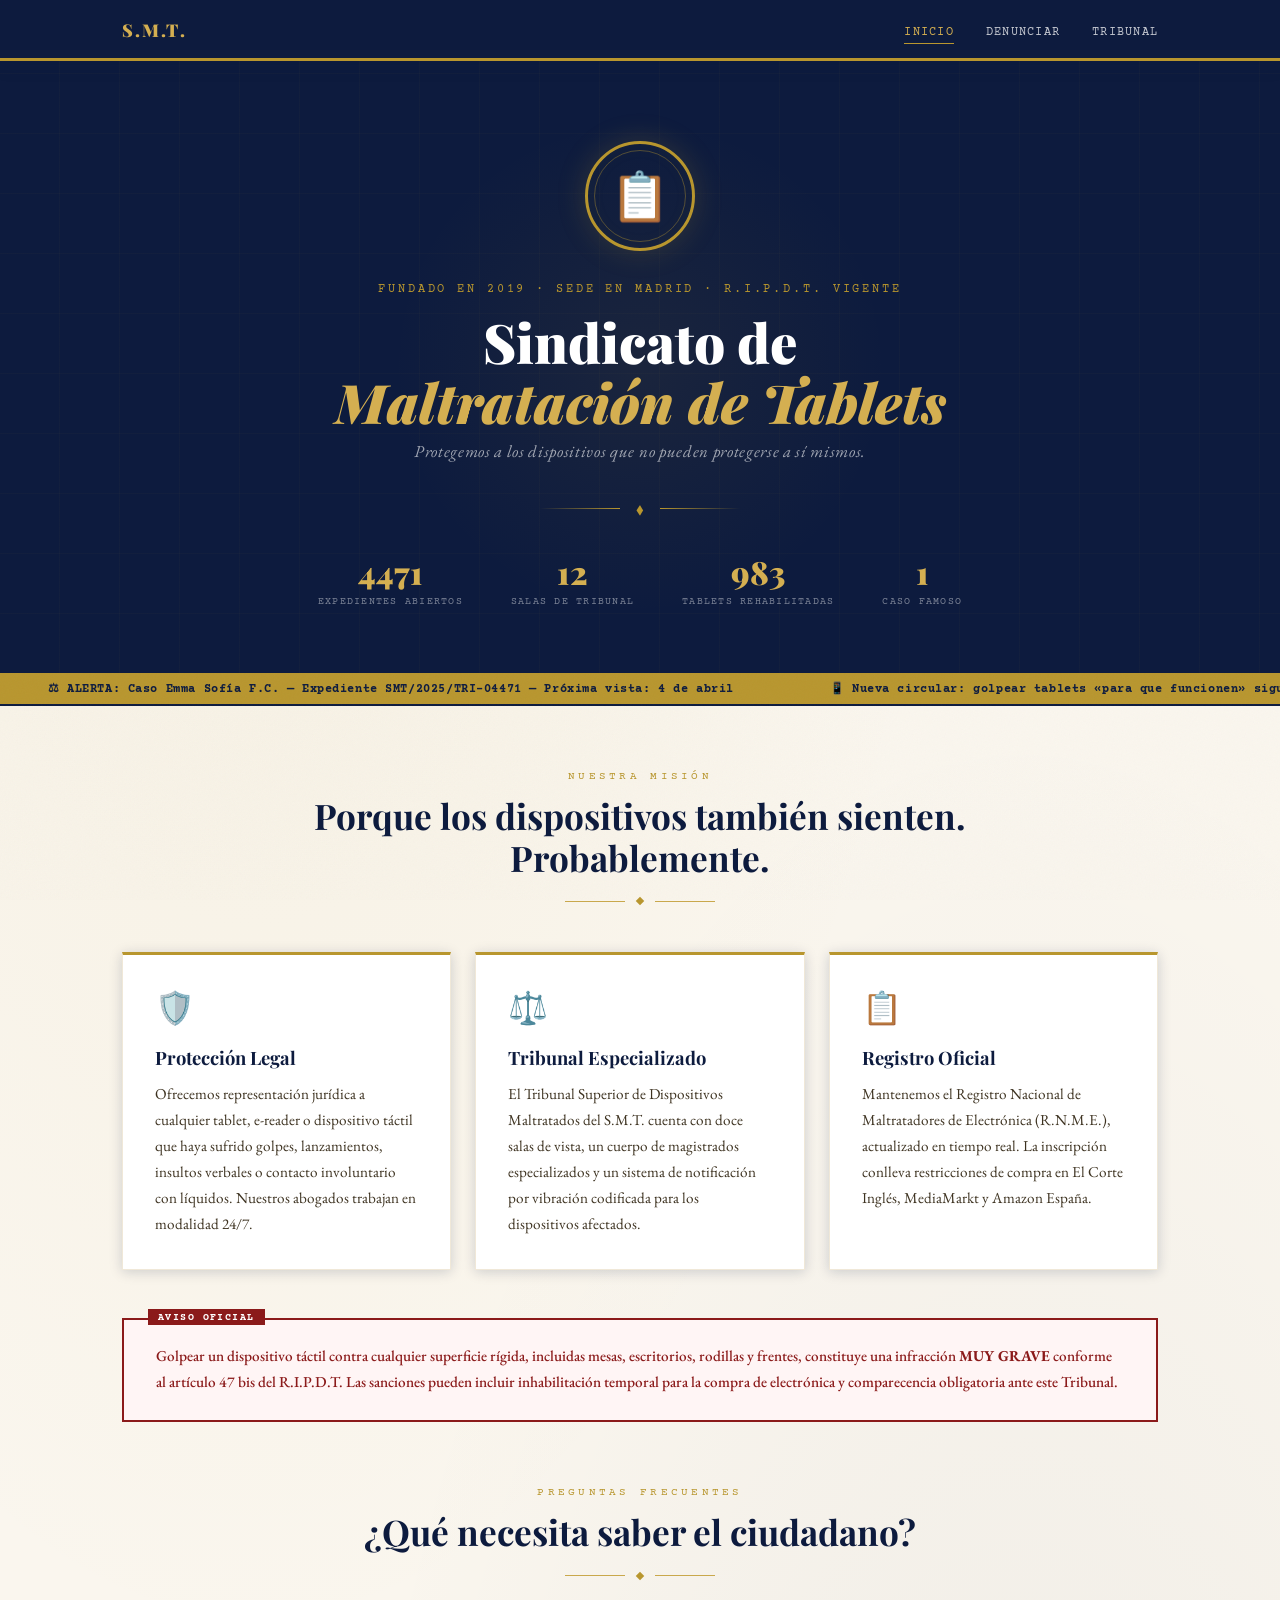
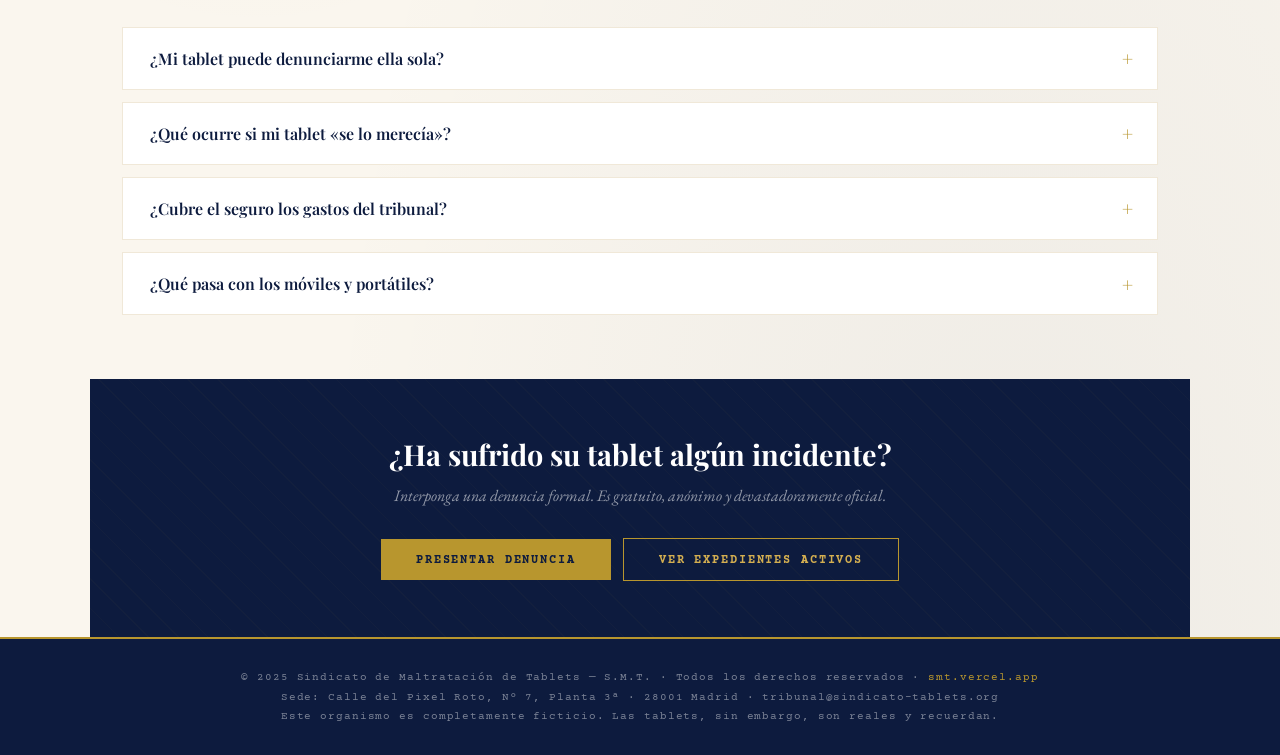
==== index.html @ b0e3c898 "first" ====
<!DOCTYPE html>
<html lang="es">
<head>
    <meta charset="UTF-8">
    <meta name="viewport" content="width=device-width, initial-scale=1.0">
    <title>S.M.T. — Sindicato de Maltratación de Tablets</title>
    <link rel="stylesheet" href="styles.css">
</head>
<body>

<nav>
    <div class="nav-inner">
        <a class="nav-logo" href="index.html">S.M.T.</a>
        <ul class="nav-links">
            <li><a href="index.html">Inicio</a></li>
            <li><a href="denuncia.html">Denunciar</a></li>
            <li><a href="tribunal.html">Tribunal</a></li>
        </ul>
    </div>
</nav>

<section class="hero">
    <div class="hero-content">
        <div class="hero-seal">📋</div>
        <p class="hero-eyebrow">Fundado en 2019 · Sede en Madrid · R.I.P.D.T. Vigente</p>
        <h1>Sindicato de<br><em>Maltratación de Tablets</em></h1>
        <p class="hero-subtitle">Protegemos a los dispositivos que no pueden protegerse a sí mismos.</p>
        <div class="hero-divider">
            <span></span><i>◆</i><span></span>
        </div>
        <div class="hero-stats">
            <div class="stat">
                <span class="stat-number" data-target="4471">0</span>
                <span class="stat-label">Expedientes abiertos</span>
            </div>
            <div class="stat">
                <span class="stat-number" data-target="12">0</span>
                <span class="stat-label">Salas de tribunal</span>
            </div>
            <div class="stat">
                <span class="stat-number" data-target="983">0</span>
                <span class="stat-label">Tablets rehabilitadas</span>
            </div>
            <div class="stat">
                <span class="stat-number" data-target="1">0</span>
                <span class="stat-label">Caso famoso</span>
            </div>
        </div>
    </div>
</section>

<div class="ticker">
    <div class="ticker-inner">
        <span>⚖ ALERTA: Caso Emma Sofía F.C. — Expediente SMT/2025/TRI-04471 — Próxima vista: 4 de abril</span>
        <span>📱 Nueva circular: golpear tablets «para que funcionen» sigue siendo una infracción MUY GRAVE</span>
        <span>⚠ Recordatorio: el modo avión NO exime a la tablet de derechos sindicales</span>
        <span>📋 Nuevo reglamento R.I.P.D.T. rev. 2025 disponible en smt.vercel.app</span>
        <span>⚖ ALERTA: Caso Emma Sofía F.C. — Expediente SMT/2025/TRI-04471 — Próxima vista: 4 de abril</span>
        <span>📱 Nueva circular: golpear tablets «para que funcionen» sigue siendo una infracción MUY GRAVE</span>
        <span>⚠ Recordatorio: el modo avión NO exime a la tablet de derechos sindicales</span>
        <span>📋 Nuevo reglamento R.I.P.D.T. rev. 2025 disponible en smt.vercel.app</span>
    </div>
</div>

<main>

    <section class="mb-3">
        <div class="section-header fade-in">
            <span class="section-eyebrow">Nuestra misión</span>
            <h2>Porque los dispositivos también sienten.<br>Probablemente.</h2>
            <div class="section-rule"><span></span></div>
        </div>

        <div class="cards-grid">
            <div class="card fade-in">
                <span class="card-icon">🛡️</span>
                <h3>Protección Legal</h3>
                <p>Ofrecemos representación jurídica a cualquier tablet, e-reader o dispositivo táctil que haya sufrido golpes, lanzamientos, insultos verbales o contacto involuntario con líquidos. Nuestros abogados trabajan en modalidad 24/7.</p>
            </div>
            <div class="card fade-in">
                <span class="card-icon">⚖️</span>
                <h3>Tribunal Especializado</h3>
                <p>El Tribunal Superior de Dispositivos Maltratados del S.M.T. cuenta con doce salas de vista, un cuerpo de magistrados especializados y un sistema de notificación por vibración codificada para los dispositivos afectados.</p>
            </div>
            <div class="card fade-in">
                <span class="card-icon">📋</span>
                <h3>Registro Oficial</h3>
                <p>Mantenemos el Registro Nacional de Maltratadores de Electrónica (R.N.M.E.), actualizado en tiempo real. La inscripción conlleva restricciones de compra en El Corte Inglés, MediaMarkt y Amazon España.</p>
            </div>
        </div>
    </section>

    <div class="alert fade-in">
        <p>Golpear un dispositivo táctil contra cualquier superficie rígida, incluidas mesas, escritorios, rodillas y frentes, constituye una infracción <strong>MUY GRAVE</strong> conforme al artículo 47 bis del R.I.P.D.T. Las sanciones pueden incluir inhabilitación temporal para la compra de electrónica y comparecencia obligatoria ante este Tribunal.</p>
    </div>

    <section class="mt-4">
        <div class="section-header fade-in">
            <span class="section-eyebrow">Preguntas frecuentes</span>
            <h2>¿Qué necesita saber el ciudadano?</h2>
            <div class="section-rule"><span></span></div>
        </div>

        <div class="fade-in">
            <div class="accordion">
                <div class="accordion-header">¿Mi tablet puede denunciarme ella sola? <i class="accordion-icon">+</i></div>
                <div class="accordion-body">Sí. A través del sistema de vibración codificada S.O.S. (Señales Onomatopéyicas Sindicales), cualquier dispositivo puede remitir una queja formal al S.M.T. sin intervención humana. Dicho sistema se activa tras tres impactos consecutivos contra superficie dura o un grito a menos de 30 centímetros de la pantalla.</div>
            </div>
            <div class="accordion">
                <div class="accordion-header">¿Qué ocurre si mi tablet «se lo merecía»? <i class="accordion-icon">+</i></div>
                <div class="accordion-body">La jurisprudencia del S.M.T. no reconoce la provocación como atenuante en ninguno de sus grados. Que la tablet «se congelara en el peor momento» o «se actualizara sola a las 3 AM» no constituye causa justificada de violencia percusiva. Puede alegar circunstancias atenuantes ante el Tribunal, pero sepa que el éxito histórico de dicha estrategia es del 0 %.</div>
            </div>
            <div class="accordion">
                <div class="accordion-header">¿Cubre el seguro los gastos del tribunal? <i class="accordion-icon">+</i></div>
                <div class="accordion-body">El S.M.T. no tiene convenio con ninguna aseguradora. Los gastos de tramitación corren a cargo del denunciado. Sin embargo, si usted es la tablet víctima y dispone de cobertura a todo riesgo, puede solicitar que su aseguradora litige en su nombre, siempre que la póliza incluya la cláusula opcional «Defensa Sindical de Electrónica» (habitualmente en la letra pequeña del folio 47).</div>
            </div>
            <div class="accordion">
                <div class="accordion-header">¿Qué pasa con los móviles y portátiles? <i class="accordion-icon">+</i></div>
                <div class="accordion-body">El S.M.T. tiene jurisdicción exclusiva sobre dispositivos táctiles con pantalla de entre 7 y 13 pulgadas. Los smartphones están bajo la tutela del hermano sindicato S.M.M. (Sindicato de Maltratación de Móviles), y los portátiles dependen de la S.M.O. (Sindicato de Maltratación de Ordenadores). Existe un protocolo de derivación entre organismos para casos mixtos, que tarda de media dieciséis meses.</div>
            </div>
        </div>
    </section>

    <section class="cta-section fade-in">
        <h2>¿Ha sufrido su tablet algún incidente?</h2>
        <p>Interponga una denuncia formal. Es gratuito, anónimo y devastadoramente oficial.</p>
        <a href="denuncia.html" class="btn btn-gold">Presentar denuncia</a>
        &nbsp;&nbsp;
        <a href="tribunal.html" class="btn btn-outline">Ver expedientes activos</a>
    </section>

</main>

<footer>
    <p>© 2025 Sindicato de Maltratación de Tablets — S.M.T. · Todos los derechos reservados · <a href="https://smt.vercel.app">smt.vercel.app</a></p>
    <p>Sede: Calle del Pixel Roto, Nº 7, Planta 3ª · 28001 Madrid · tribunal@sindicato-tablets.org</p>
    <p>Este organismo es completamente ficticio. Las tablets, sin embargo, son reales y recuerdan.</p>
</footer>

<script src="script.js"></script>
</body>
</html>
---- styles.css ----
@import url('https://fonts.googleapis.com/css2?family=Playfair+Display:ital,wght@0,400;0,700;0,900;1,400&family=EB+Garamond:ital,wght@0,400;0,500;0,600;1,400&family=Courier+Prime:wght@400;700&display=swap');

:root {
    --navy: #0d1b3e;
    --navy-mid: #1a2f5e;
    --navy-light: #2a4a8a;
    --gold: #b8962e;
    --gold-light: #d4af51;
    --gold-pale: #f5e9c4;
    --cream: #faf6ee;
    --cream-dark: #f0e8d8;
    --red: #8b1a1a;
    --text-dark: #1a1208;
    --text-mid: #3d3220;
    --border: #c9a84c;
    --shadow: rgba(13, 27, 62, 0.18);
}

*, *::before, *::after { box-sizing: border-box; margin: 0; padding: 0; }

html { scroll-behavior: smooth; }

body {
    font-family: 'EB Garamond', Georgia, serif;
    background-color: var(--cream);
    color: var(--text-dark);
    min-height: 100vh;
    background-image:
        radial-gradient(ellipse at 20% 0%, rgba(184,150,46,0.07) 0%, transparent 50%),
        radial-gradient(ellipse at 80% 100%, rgba(13,27,62,0.05) 0%, transparent 50%);
}

/* ── NOISE TEXTURE OVERLAY ── */
body::before {
    content: '';
    position: fixed;
    inset: 0;
    background-image: url("data:image/svg+xml,%3Csvg xmlns='http://www.w3.org/2000/svg' width='300' height='300'%3E%3Cfilter id='n'%3E%3CfeTurbulence type='fractalNoise' baseFrequency='0.75' numOctaves='4' stitchTiles='stitch'/%3E%3C/filter%3E%3Crect width='300' height='300' filter='url(%23n)' opacity='0.03'/%3E%3C/svg%3E");
    pointer-events: none;
    z-index: 0;
}

/* ── NAV ── */
nav {
    background: var(--navy);
    border-bottom: 3px solid var(--gold);
    position: sticky;
    top: 0;
    z-index: 100;
    box-shadow: 0 2px 20px var(--shadow);
}

.nav-inner {
    max-width: 1100px;
    margin: 0 auto;
    display: flex;
    align-items: center;
    justify-content: space-between;
    padding: 0 2rem;
    height: 58px;
}

.nav-logo {
    font-family: 'Playfair Display', serif;
    font-weight: 900;
    font-size: 1.1rem;
    color: var(--gold-light);
    letter-spacing: 0.12em;
    text-decoration: none;
    text-transform: uppercase;
}

.nav-links {
    display: flex;
    gap: 2rem;
    list-style: none;
}

.nav-links a {
    font-family: 'Courier Prime', monospace;
    font-size: 0.78rem;
    color: rgba(255,255,255,0.75);
    text-decoration: none;
    text-transform: uppercase;
    letter-spacing: 0.1em;
    transition: color 0.2s;
    padding: 4px 0;
    border-bottom: 1px solid transparent;
}

.nav-links a:hover,
.nav-links a.active {
    color: var(--gold-light);
    border-bottom-color: var(--gold);
}

/* ── HERO ── */
.hero {
    position: relative;
    background: var(--navy);
    overflow: hidden;
    padding: 5rem 2rem 4rem;
    text-align: center;
}

.hero::before {
    content: '';
    position: absolute;
    inset: 0;
    background:
        repeating-linear-gradient(0deg, transparent, transparent 59px, rgba(184,150,46,0.06) 60px),
        repeating-linear-gradient(90deg, transparent, transparent 59px, rgba(184,150,46,0.06) 60px);
}

.hero::after {
    content: '';
    position: absolute;
    top: 50%;
    left: 50%;
    transform: translate(-50%, -50%);
    width: 500px;
    height: 500px;
    border-radius: 50%;
    background: radial-gradient(circle, rgba(184,150,46,0.08) 0%, transparent 70%);
    pointer-events: none;
}

.hero-content {
    position: relative;
    z-index: 1;
    max-width: 800px;
    margin: 0 auto;
}

.hero-seal {
    width: 110px;
    height: 110px;
    border: 3px solid var(--gold);
    border-radius: 50%;
    display: flex;
    align-items: center;
    justify-content: center;
    margin: 0 auto 2rem;
    font-size: 3rem;
    position: relative;
    animation: rotateSeal 20s linear infinite;
    box-shadow: 0 0 30px rgba(184,150,46,0.2), inset 0 0 20px rgba(184,150,46,0.05);
}

.hero-seal::before {
    content: '';
    position: absolute;
    inset: 6px;
    border: 1px solid rgba(184,150,46,0.4);
    border-radius: 50%;
}

@keyframes rotateSeal {
    from { box-shadow: 0 0 30px rgba(184,150,46,0.2), inset 0 0 20px rgba(184,150,46,0.05); }
    50%  { box-shadow: 0 0 50px rgba(184,150,46,0.35), inset 0 0 20px rgba(184,150,46,0.1); }
    to   { box-shadow: 0 0 30px rgba(184,150,46,0.2), inset 0 0 20px rgba(184,150,46,0.05); }
}

.hero-eyebrow {
    font-family: 'Courier Prime', monospace;
    font-size: 0.72rem;
    color: var(--gold);
    letter-spacing: 0.25em;
    text-transform: uppercase;
    margin-bottom: 1rem;
}

.hero h1 {
    font-family: 'Playfair Display', serif;
    font-size: clamp(2rem, 5vw, 3.4rem);
    font-weight: 900;
    color: #fff;
    line-height: 1.1;
    margin-bottom: 0.5rem;
}

.hero h1 em {
    font-style: italic;
    color: var(--gold-light);
}

.hero-subtitle {
    font-family: 'EB Garamond', serif;
    font-size: 1.05rem;
    color: rgba(255,255,255,0.6);
    font-style: italic;
    margin-bottom: 2.5rem;
    letter-spacing: 0.04em;
}

.hero-divider {
    display: flex;
    align-items: center;
    gap: 1rem;
    justify-content: center;
    margin-bottom: 2.5rem;
}

.hero-divider span {
    height: 1px;
    width: 80px;
    background: linear-gradient(to right, transparent, var(--gold));
}

.hero-divider span:last-child {
    background: linear-gradient(to left, transparent, var(--gold));
}

.hero-divider i {
    color: var(--gold);
    font-size: 0.7rem;
    font-style: normal;
}

.hero-stats {
    display: flex;
    justify-content: center;
    gap: 3rem;
    flex-wrap: wrap;
}

.stat {
    text-align: center;
}

.stat-number {
    font-family: 'Playfair Display', serif;
    font-size: 2rem;
    font-weight: 900;
    color: var(--gold-light);
    display: block;
    line-height: 1;
}

.stat-label {
    font-family: 'Courier Prime', monospace;
    font-size: 0.65rem;
    color: rgba(255,255,255,0.45);
    letter-spacing: 0.12em;
    text-transform: uppercase;
    margin-top: 0.3rem;
}

/* ── TICKER ── */
.ticker {
    background: var(--gold);
    padding: 0.5rem 0;
    overflow: hidden;
    border-bottom: 2px solid var(--navy);
}

.ticker-inner {
    display: flex;
    animation: ticker 30s linear infinite;
    white-space: nowrap;
}

.ticker-inner span {
    font-family: 'Courier Prime', monospace;
    font-size: 0.72rem;
    color: var(--navy);
    font-weight: 700;
    padding: 0 3rem;
    letter-spacing: 0.05em;
}

@keyframes ticker {
    from { transform: translateX(0); }
    to   { transform: translateX(-50%); }
}

/* ── MAIN LAYOUT ── */
main {
    max-width: 1100px;
    margin: 0 auto;
    padding: 4rem 2rem;
    position: relative;
    z-index: 1;
}

/* ── SECTION HEADERS ── */
.section-header {
    text-align: center;
    margin-bottom: 3rem;
}

.section-eyebrow {
    font-family: 'Courier Prime', monospace;
    font-size: 0.68rem;
    color: var(--gold);
    letter-spacing: 0.3em;
    text-transform: uppercase;
    display: block;
    margin-bottom: 0.75rem;
}

.section-header h2 {
    font-family: 'Playfair Display', serif;
    font-size: clamp(1.5rem, 3vw, 2.2rem);
    font-weight: 700;
    color: var(--navy);
    line-height: 1.2;
}

.section-rule {
    display: flex;
    align-items: center;
    gap: 0.75rem;
    margin-top: 1.2rem;
    justify-content: center;
}

.section-rule::before,
.section-rule::after {
    content: '';
    height: 1px;
    width: 60px;
    background: var(--border);
}

.section-rule span {
    width: 6px;
    height: 6px;
    background: var(--gold);
    transform: rotate(45deg);
    display: block;
}

/* ── CARDS ── */
.cards-grid {
    display: grid;
    grid-template-columns: repeat(auto-fit, minmax(300px, 1fr));
    gap: 1.5rem;
}

.card {
    background: #fff;
    border: 1px solid var(--cream-dark);
    border-top: 3px solid var(--gold);
    padding: 2rem;
    position: relative;
    transition: transform 0.25s, box-shadow 0.25s;
    box-shadow: 0 2px 12px var(--shadow);
}

.card:hover {
    transform: translateY(-4px);
    box-shadow: 0 8px 30px var(--shadow);
}

.card-icon {
    font-size: 2rem;
    margin-bottom: 1rem;
    display: block;
}

.card h3 {
    font-family: 'Playfair Display', serif;
    font-size: 1.15rem;
    font-weight: 700;
    color: var(--navy);
    margin-bottom: 0.75rem;
}

.card p {
    font-size: 0.95rem;
    line-height: 1.7;
    color: var(--text-mid);
}

/* ── ALERT BOX ── */
.alert {
    border: 2px solid var(--red);
    background: #fff5f5;
    padding: 1.5rem 2rem;
    margin: 3rem 0;
    position: relative;
}

.alert::before {
    content: 'AVISO OFICIAL';
    position: absolute;
    top: -0.7rem;
    left: 1.5rem;
    background: var(--red);
    color: #fff;
    font-family: 'Courier Prime', monospace;
    font-size: 0.62rem;
    font-weight: 700;
    letter-spacing: 0.15em;
    padding: 0.15rem 0.6rem;
}

.alert p {
    font-size: 0.95rem;
    line-height: 1.7;
    color: var(--red);
    font-weight: 500;
}

/* ── CTA SECTION ── */
.cta-section {
    background: var(--navy);
    padding: 3.5rem 2rem;
    text-align: center;
    margin: 4rem -2rem -4rem;
    position: relative;
    overflow: hidden;
}

.cta-section::before {
    content: '';
    position: absolute;
    inset: 0;
    background: repeating-linear-gradient(
        45deg, transparent, transparent 20px,
        rgba(184,150,46,0.03) 20px, rgba(184,150,46,0.03) 21px
    );
}

.cta-section h2 {
    font-family: 'Playfair Display', serif;
    font-size: 1.8rem;
    color: #fff;
    margin-bottom: 0.75rem;
    position: relative;
}

.cta-section p {
    color: rgba(255,255,255,0.55);
    font-style: italic;
    margin-bottom: 2rem;
    position: relative;
}

/* ── BUTTONS ── */
.btn {
    display: inline-block;
    font-family: 'Courier Prime', monospace;
    font-size: 0.78rem;
    font-weight: 700;
    letter-spacing: 0.15em;
    text-transform: uppercase;
    text-decoration: none;
    padding: 0.85rem 2.2rem;
    cursor: pointer;
    border: none;
    transition: all 0.22s;
    position: relative;
}

.btn-gold {
    background: var(--gold);
    color: var(--navy);
}

.btn-gold:hover {
    background: var(--gold-light);
    transform: translateY(-2px);
    box-shadow: 0 6px 20px rgba(184,150,46,0.4);
}

.btn-outline {
    background: transparent;
    color: var(--gold-light);
    border: 1px solid var(--gold);
}

.btn-outline:hover {
    background: rgba(184,150,46,0.1);
}

.btn-red {
    background: var(--red);
    color: #fff;
}

.btn-red:hover {
    background: #a32020;
    transform: translateY(-2px);
    box-shadow: 0 6px 20px rgba(139,26,26,0.35);
}

/* ── FORM ── */
.form-wrap {
    max-width: 680px;
    margin: 0 auto;
}

.form-group {
    margin-bottom: 1.5rem;
}

.form-group label {
    display: block;
    font-family: 'Courier Prime', monospace;
    font-size: 0.72rem;
    letter-spacing: 0.12em;
    text-transform: uppercase;
    color: var(--navy);
    margin-bottom: 0.5rem;
    font-weight: 700;
}

.form-group input,
.form-group select,
.form-group textarea {
    width: 100%;
    padding: 0.75rem 1rem;
    border: 1px solid var(--cream-dark);
    border-bottom: 2px solid var(--navy-light);
    background: #fff;
    font-family: 'EB Garamond', serif;
    font-size: 1rem;
    color: var(--text-dark);
    outline: none;
    transition: border-color 0.2s;
    appearance: none;
}

.form-group input:focus,
.form-group select:focus,
.form-group textarea:focus {
    border-bottom-color: var(--gold);
}

.form-group textarea {
    min-height: 120px;
    resize: vertical;
}

.form-row {
    display: grid;
    grid-template-columns: 1fr 1fr;
    gap: 1.5rem;
}

.form-note {
    font-size: 0.82rem;
    color: var(--text-mid);
    font-style: italic;
    margin-top: 0.35rem;
}

/* ── TABLE / EXPEDIENTES ── */
.expedientes-table {
    width: 100%;
    border-collapse: collapse;
    font-size: 0.9rem;
    box-shadow: 0 2px 12px var(--shadow);
}

.expedientes-table thead {
    background: var(--navy);
    color: var(--gold-light);
}

.expedientes-table th {
    font-family: 'Courier Prime', monospace;
    font-size: 0.65rem;
    letter-spacing: 0.12em;
    text-transform: uppercase;
    padding: 0.9rem 1.2rem;
    text-align: left;
    font-weight: 700;
}

.expedientes-table td {
    padding: 0.85rem 1.2rem;
    border-bottom: 1px solid var(--cream-dark);
    background: #fff;
    line-height: 1.4;
}

.expedientes-table tr:hover td {
    background: var(--cream);
}

.badge {
    font-family: 'Courier Prime', monospace;
    font-size: 0.6rem;
    font-weight: 700;
    letter-spacing: 0.08em;
    text-transform: uppercase;
    padding: 0.2rem 0.6rem;
    display: inline-block;
}

.badge-red    { background: #fde8e8; color: var(--red); border: 1px solid #f5c6c6; }
.badge-gold   { background: var(--gold-pale); color: #7a5c0a; border: 1px solid #d4b870; }
.badge-navy   { background: #e8edf7; color: var(--navy); border: 1px solid #b0bdd8; }
.badge-green  { background: #e8f5e9; color: #2e6b35; border: 1px solid #a5d6a7; }

/* ── ACCORDION ── */
.accordion {
    border: 1px solid var(--cream-dark);
    margin-bottom: 0.75rem;
    background: #fff;
}

.accordion-header {
    padding: 1.1rem 1.5rem;
    display: flex;
    justify-content: space-between;
    align-items: center;
    cursor: pointer;
    font-family: 'Playfair Display', serif;
    font-size: 1rem;
    font-weight: 600;
    color: var(--navy);
    border-left: 3px solid transparent;
    transition: all 0.2s;
}

.accordion-header:hover {
    border-left-color: var(--gold);
    background: var(--cream);
}

.accordion-header.open {
    border-left-color: var(--gold);
    background: var(--cream);
}

.accordion-icon {
    font-size: 1.2rem;
    color: var(--gold);
    transition: transform 0.2s;
    font-style: normal;
}

.accordion-header.open .accordion-icon { transform: rotate(45deg); }

.accordion-body {
    display: none;
    padding: 0 1.5rem 1.2rem;
    font-size: 0.95rem;
    line-height: 1.8;
    color: var(--text-mid);
    border-top: 1px dashed var(--cream-dark);
    padding-top: 1rem;
}

/* ── FOOTER ── */
footer {
    background: var(--navy);
    color: rgba(255,255,255,0.45);
    text-align: center;
    padding: 2rem;
    font-family: 'Courier Prime', monospace;
    font-size: 0.7rem;
    letter-spacing: 0.08em;
    border-top: 2px solid var(--gold);
}

footer a { color: var(--gold); text-decoration: none; }
footer p + p { margin-top: 0.4rem; }

/* ── UTILS ── */
.text-center { text-align: center; }
.mt-4 { margin-top: 4rem; }
.mb-3 { margin-bottom: 3rem; }
.stamp {
    display: inline-block;
    border: 3px solid var(--red);
    color: var(--red);
    font-family: 'Courier Prime', monospace;
    font-size: 0.7rem;
    font-weight: 700;
    letter-spacing: 0.2em;
    text-transform: uppercase;
    padding: 0.4rem 1rem;
    transform: rotate(-4deg);
    opacity: 0.75;
    margin-top: 1rem;
}

/* ── FADE-IN ON SCROLL ── */
.fade-in {
    opacity: 0;
    transform: translateY(20px);
    transition: opacity 0.6s ease, transform 0.6s ease;
}
.fade-in.visible {
    opacity: 1;
    transform: none;
}

/* ── RESPONSIVE ── */
@media (max-width: 640px) {
    .hero-stats { gap: 1.5rem; }
    .form-row { grid-template-columns: 1fr; }
    .nav-links { gap: 1rem; }
    .expedientes-table { font-size: 0.78rem; }
    .expedientes-table th,
    .expedientes-table td { padding: 0.7rem 0.7rem; }
}
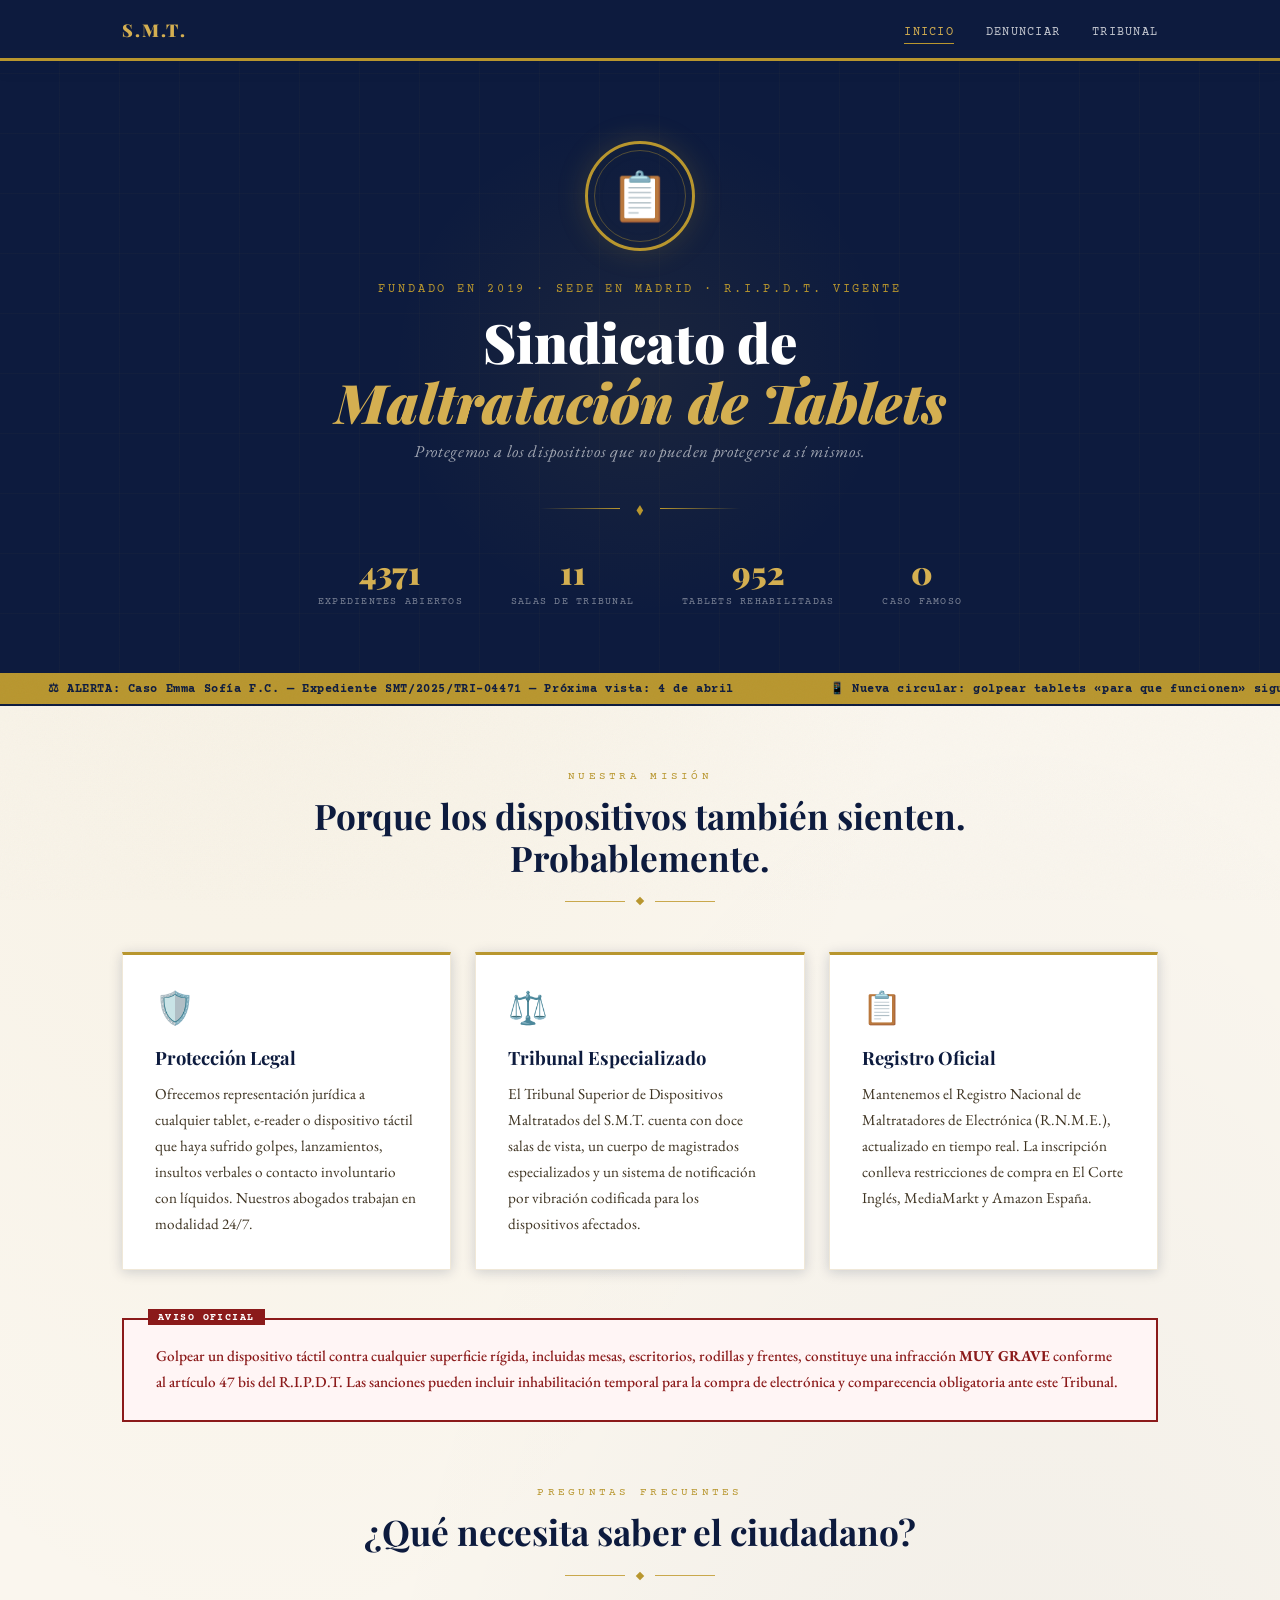
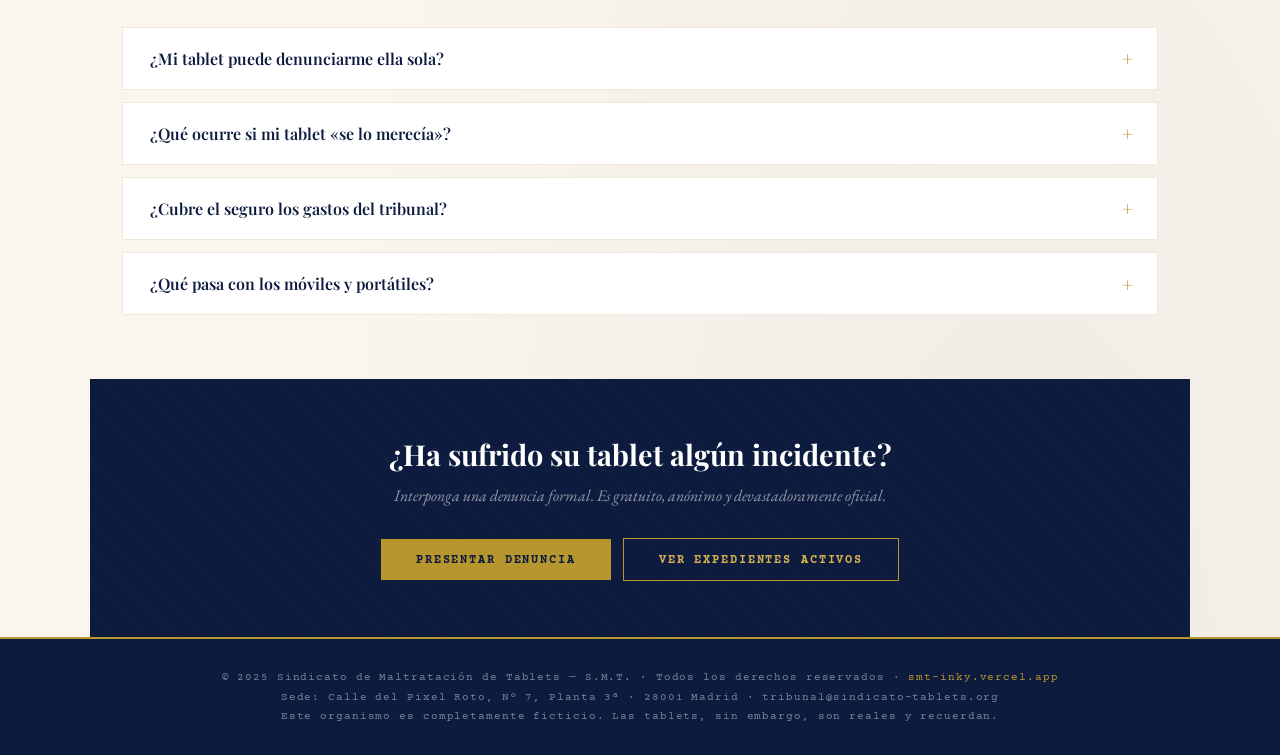
==== commit c54f9d40: "second" ====
--- a/index.html
+++ b/index.html
@@ -54,11 +54,11 @@
         <span>⚖ ALERTA: Caso Emma Sofía F.C. — Expediente SMT/2025/TRI-04471 — Próxima vista: 4 de abril</span>
         <span>📱 Nueva circular: golpear tablets «para que funcionen» sigue siendo una infracción MUY GRAVE</span>
         <span>⚠ Recordatorio: el modo avión NO exime a la tablet de derechos sindicales</span>
-        <span>📋 Nuevo reglamento R.I.P.D.T. rev. 2025 disponible en smt.vercel.app</span>
+        <span>📋 Nuevo reglamento R.I.P.D.T. rev. 2025 disponible en smt-inky.vercel.app</span>
         <span>⚖ ALERTA: Caso Emma Sofía F.C. — Expediente SMT/2025/TRI-04471 — Próxima vista: 4 de abril</span>
         <span>📱 Nueva circular: golpear tablets «para que funcionen» sigue siendo una infracción MUY GRAVE</span>
         <span>⚠ Recordatorio: el modo avión NO exime a la tablet de derechos sindicales</span>
-        <span>📋 Nuevo reglamento R.I.P.D.T. rev. 2025 disponible en smt.vercel.app</span>
+        <span>📋 Nuevo reglamento R.I.P.D.T. rev. 2025 disponible en smt-inky.vercel.app</span>
     </div>
 </div>
 
@@ -132,7 +132,7 @@
 </main>
 
 <footer>
-    <p>© 2025 Sindicato de Maltratación de Tablets — S.M.T. · Todos los derechos reservados · <a href="https://smt.vercel.app">smt.vercel.app</a></p>
+    <p>© 2025 Sindicato de Maltratación de Tablets — S.M.T. · Todos los derechos reservados · <a href="https://smt-inky.vercel.app">smt-inky.vercel.app</a></p>
     <p>Sede: Calle del Pixel Roto, Nº 7, Planta 3ª · 28001 Madrid · tribunal@sindicato-tablets.org</p>
     <p>Este organismo es completamente ficticio. Las tablets, sin embargo, son reales y recuerdan.</p>
 </footer>
